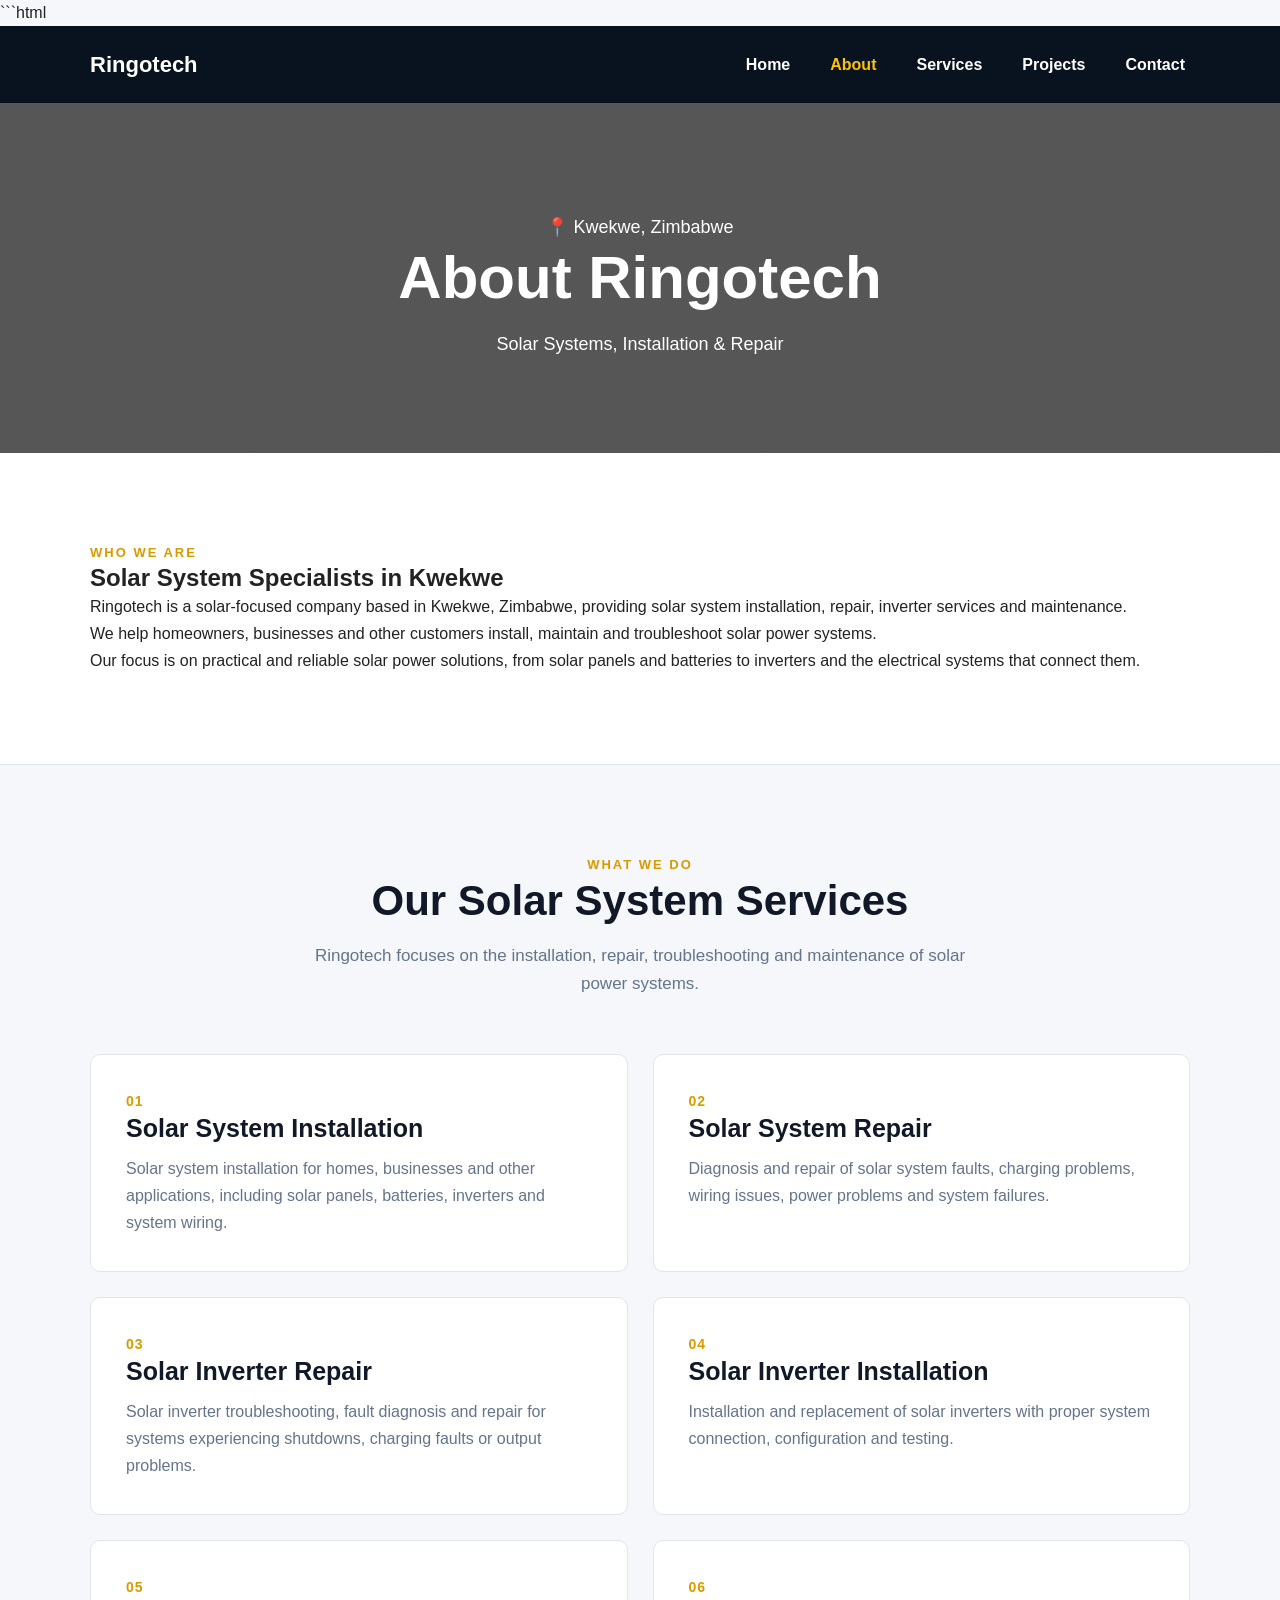
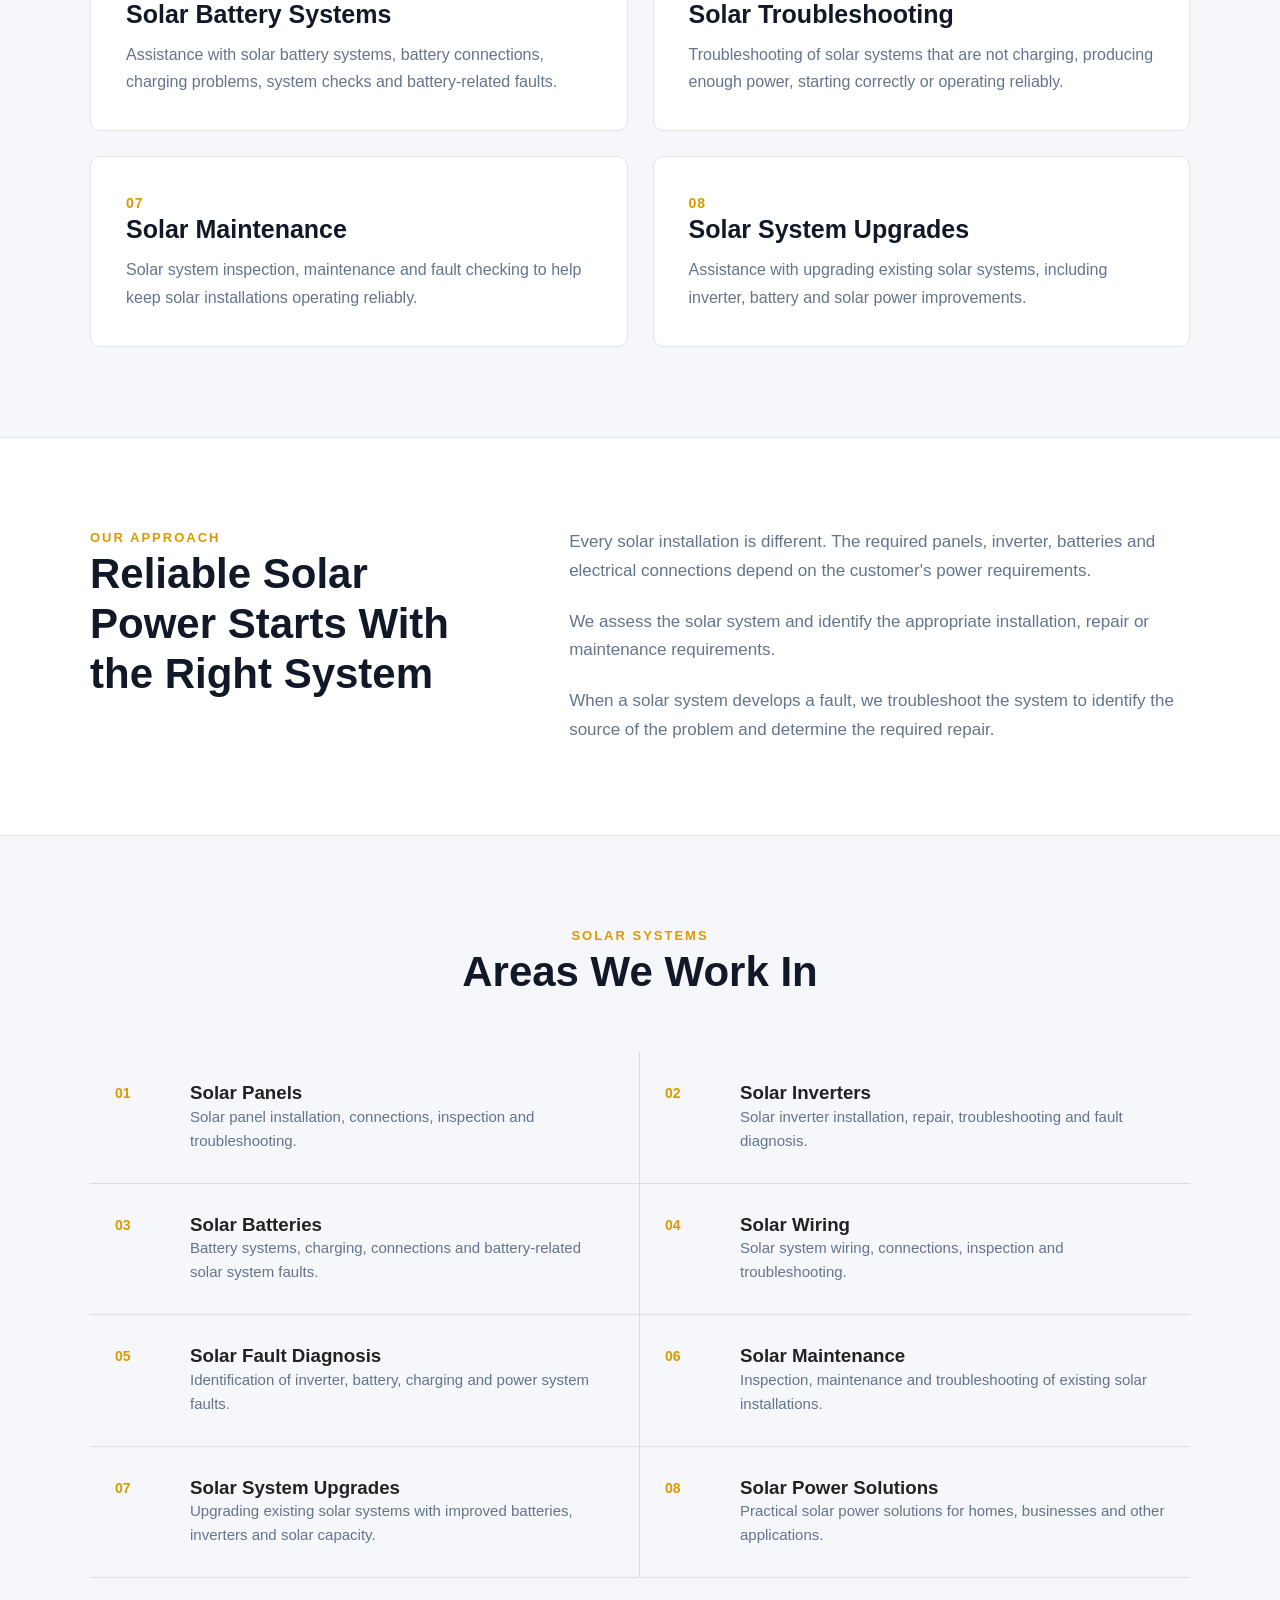
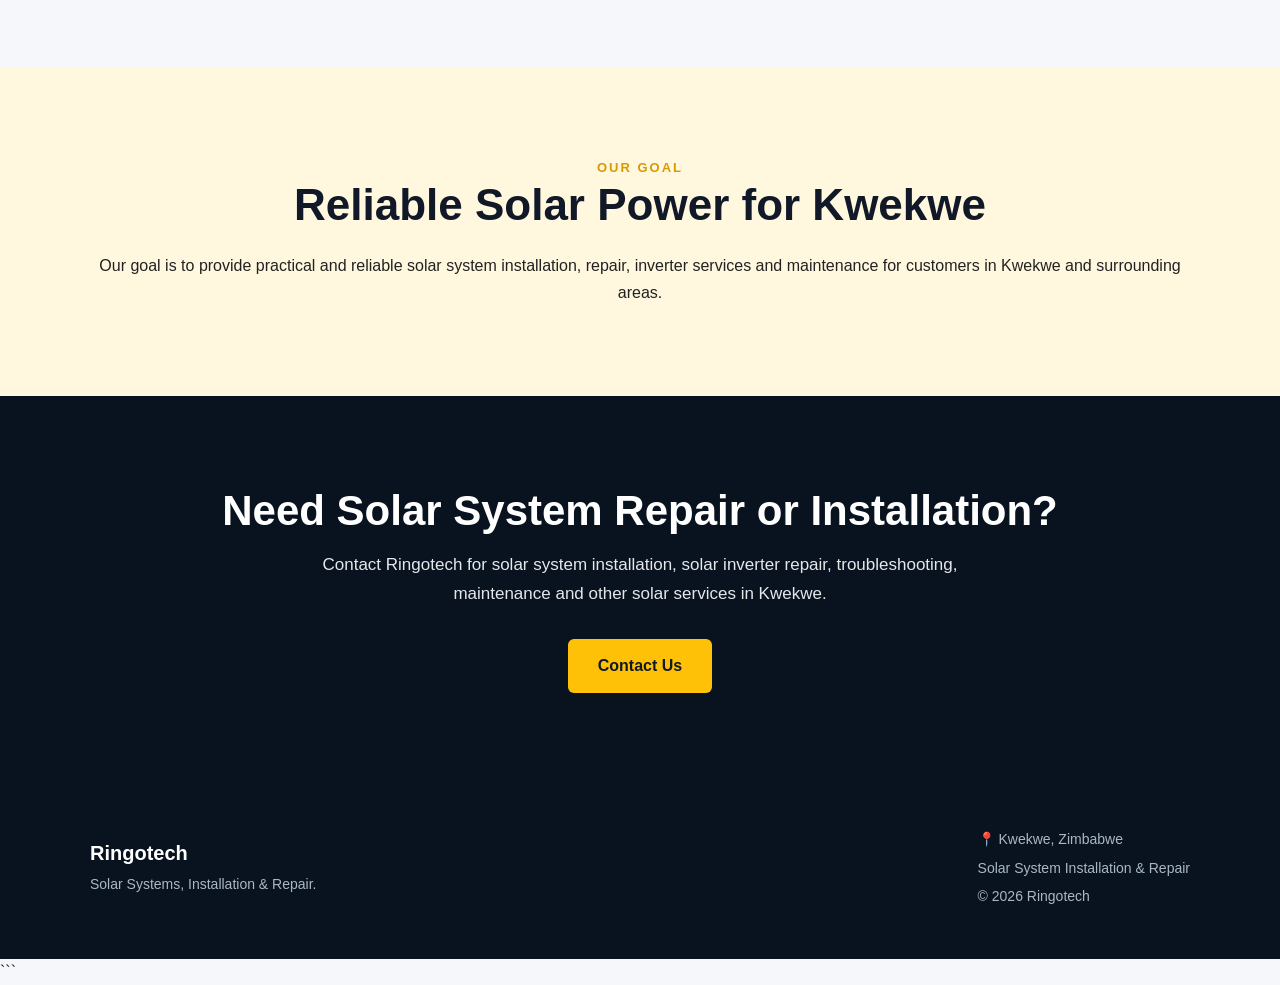
==== about.html @ 7b84df75 "Add files via upload" ====
```html
<!DOCTYPE html>
<html lang="en">

<head>

    <meta charset="UTF-8">

    <meta name="viewport"
          content="width=device-width, initial-scale=1.0">

    <!-- =========================
         SEO
    ========================== -->

    <title>About Ringotech | Solar Kwekwe</title>

    <meta
        name="description"
        content="Ringotech provides solar system installation, repair, inverter repair and maintenance in Kwekwe, Zimbabwe."
    >

    <meta
        name="robots"
        content="index, follow"
    >

    <meta
        name="author"
        content="Ringotech"
    >


    <!-- =========================
         CANONICAL
    ========================== -->

    <link
        rel="canonical"
        href="https://dzvuke.github.io/ringotech.github.io/about.html"
    >


    <!-- =========================
         OPEN GRAPH
    ========================== -->

    <meta
        property="og:type"
        content="website"
    >

    <meta
        property="og:title"
        content="About Ringotech | Solar Kwekwe"
    >

    <meta
        property="og:description"
        content="Ringotech provides solar system installation, repair, inverter repair and maintenance in Kwekwe, Zimbabwe."
    >

    <meta
        property="og:url"
        content="https://dzvuke.github.io/ringotech.github.io/about.html"
    >

    <meta
        property="og:image"
        content="https://dzvuke.github.io/ringotech.github.io/images/logo.png"
    >

    <meta
        property="og:image:alt"
        content="Ringotech Solar System Services in Kwekwe"
    >

    <meta
        property="og:locale"
        content="en_ZW"
    >

    <meta
        property="og:site_name"
        content="Ringotech"
    >


    <!-- =========================
         TWITTER
    ========================== -->

    <meta
        name="twitter:card"
        content="summary_large_image"
    >

    <meta
        name="twitter:title"
        content="About Ringotech | Solar Kwekwe"
    >

    <meta
        name="twitter:description"
        content="Solar system installation, repair, inverter repair and maintenance in Kwekwe, Zimbabwe."
    >

    <meta
        name="twitter:image"
        content="https://dzvuke.github.io/ringotech.github.io/images/logo.png"
    >


    <!-- =========================
         STRUCTURED DATA
    ========================== -->

    <script type="application/ld+json">

    {
        "@context": "https://schema.org",
        "@type": "LocalBusiness",

        "name": "Ringotech",

        "url":
        "https://dzvuke.github.io/ringotech.github.io/",

        "logo":
        "https://dzvuke.github.io/ringotech.github.io/images/logo.png",

        "image":
        "https://dzvuke.github.io/ringotech.github.io/images/logo.png",

        "description":
        "Ringotech provides solar system installation, solar system repair, solar inverter repair, inverter installation and solar maintenance services in Kwekwe, Zimbabwe.",

        "areaServed":
        [
            {
                "@type": "City",
                "name": "Kwekwe"
            },
            {
                "@type": "Country",
                "name": "Zimbabwe"
            }
        ],

        "address":
        {
            "@type": "PostalAddress",
            "addressLocality": "Kwekwe",
            "addressRegion": "Midlands",
            "addressCountry": "ZW"
        },

        "serviceType":
        [
            "Solar System Installation",
            "Solar System Repair",
            "Solar Inverter Repair",
            "Solar Inverter Installation",
            "Solar Battery Systems",
            "Solar System Maintenance",
            "Solar System Troubleshooting",
            "Solar Inverter Fault Diagnosis",
            "Solar System Upgrades"
        ]
    }

    </script>


    <!-- =========================
         FONT
    ========================== -->

    <link rel="preconnect"
          href="https://fonts.googleapis.com">

    <link rel="preconnect"
          href="https://fonts.gstatic.com"
          crossorigin>

    <link
        href="https://fonts.googleapis.com/css2?family=Inter:wght@400;500;600;700;800&display=swap"
        rel="stylesheet"
    >

    <link
        rel="stylesheet"
        href="style.css"
    >

</head>


<body>


    <!-- =========================
         NAVIGATION
    ========================== -->

    <header class="navbar">

        <div class="nav-container">

            <a
                href="index.html"
                class="brand"
            >
                Ringotech
            </a>


            <nav
                class="navigation"
                aria-label="Main navigation"
            >

                <a href="index.html">
                    Home
                </a>

                <a
                    href="about.html"
                    class="active"
                >
                    About
                </a>

                <a href="services.html">
                    Services
                </a>

                <a href="projects.html">
                    Projects
                </a>

                <a href="contact.html">
                    Contact
                </a>

            </nav>

        </div>

    </header>



    <!-- =========================
         ABOUT HERO
    ========================== -->

    <section class="page-hero">

        <div class="page-hero-content">

            <p class="hero-location">
                📍 Kwekwe, Zimbabwe
            </p>

            <h1>
                About Ringotech
            </h1>

            <p>
                Solar Systems, Installation & Repair
            </p>

        </div>

    </section>



    <!-- =========================
         INTRODUCTION
    ========================== -->

    <section class="about-introduction">

        <div class="container about-intro-grid">


            <div class="about-intro-title">

                <span class="section-label">
                    WHO WE ARE
                </span>

                <h2>
                    Solar System Specialists in Kwekwe
                </h2>

            </div>


            <div class="about-intro-text">

                <p>
                    Ringotech is a solar-focused company based
                    in Kwekwe, Zimbabwe, providing solar system
                    installation, repair, inverter services and
                    maintenance.
                </p>

                <p>
                    We help homeowners, businesses and other
                    customers install, maintain and troubleshoot
                    solar power systems.
                </p>

                <p>
                    Our focus is on practical and reliable solar
                    power solutions, from solar panels and
                    batteries to inverters and the electrical
                    systems that connect them.
                </p>

            </div>

        </div>

    </section>



    <!-- =========================
         WHAT WE DO
    ========================== -->

    <section class="about-services">

        <div class="container">


            <div class="about-section-heading">

                <span class="section-label">
                    WHAT WE DO
                </span>

                <h2>
                    Our Solar System Services
                </h2>

                <p>
                    Ringotech focuses on the installation,
                    repair, troubleshooting and maintenance
                    of solar power systems.
                </p>

            </div>



            <div class="about-cards">


                <!-- 01 -->

                <div class="about-card">

                    <span class="about-card-number">
                        01
                    </span>

                    <h3>
                        Solar System Installation
                    </h3>

                    <p>
                        Solar system installation for homes,
                        businesses and other applications,
                        including solar panels, batteries,
                        inverters and system wiring.
                    </p>

                </div>



                <!-- 02 -->

                <div class="about-card">

                    <span class="about-card-number">
                        02
                    </span>

                    <h3>
                        Solar System Repair
                    </h3>

                    <p>
                        Diagnosis and repair of solar system
                        faults, charging problems, wiring
                        issues, power problems and system
                        failures.
                    </p>

                </div>



                <!-- 03 -->

                <div class="about-card">

                    <span class="about-card-number">
                        03
                    </span>

                    <h3>
                        Solar Inverter Repair
                    </h3>

                    <p>
                        Solar inverter troubleshooting,
                        fault diagnosis and repair for
                        systems experiencing shutdowns,
                        charging faults or output problems.
                    </p>

                </div>



                <!-- 04 -->

                <div class="about-card">

                    <span class="about-card-number">
                        04
                    </span>

                    <h3>
                        Solar Inverter Installation
                    </h3>

                    <p>
                        Installation and replacement of solar
                        inverters with proper system connection,
                        configuration and testing.
                    </p>

                </div>



                <!-- 05 -->

                <div class="about-card">

                    <span class="about-card-number">
                        05
                    </span>

                    <h3>
                        Solar Battery Systems
                    </h3>

                    <p>
                        Assistance with solar battery systems,
                        battery connections, charging problems,
                        system checks and battery-related faults.
                    </p>

                </div>



                <!-- 06 -->

                <div class="about-card">

                    <span class="about-card-number">
                        06
                    </span>

                    <h3>
                        Solar Troubleshooting
                    </h3>

                    <p>
                        Troubleshooting of solar systems that
                        are not charging, producing enough power,
                        starting correctly or operating reliably.
                    </p>

                </div>



                <!-- 07 -->

                <div class="about-card">

                    <span class="about-card-number">
                        07
                    </span>

                    <h3>
                        Solar Maintenance
                    </h3>

                    <p>
                        Solar system inspection, maintenance
                        and fault checking to help keep solar
                        installations operating reliably.
                    </p>

                </div>



                <!-- 08 -->

                <div class="about-card">

                    <span class="about-card-number">
                        08
                    </span>

                    <h3>
                        Solar System Upgrades
                    </h3>

                    <p>
                        Assistance with upgrading existing
                        solar systems, including inverter,
                        battery and solar power improvements.
                    </p>

                </div>


            </div>

        </div>

    </section>



    <!-- =========================
         OUR APPROACH
    ========================== -->

    <section class="our-approach">

        <div class="container approach-grid">


            <div class="approach-title">

                <span class="section-label">
                    OUR APPROACH
                </span>

                <h2>
                    Reliable Solar Power Starts With the Right System
                </h2>

            </div>


            <div class="approach-text">

                <p>
                    Every solar installation is different.
                    The required panels, inverter, batteries
                    and electrical connections depend on the
                    customer's power requirements.
                </p>

                <p>
                    We assess the solar system and identify
                    the appropriate installation, repair or
                    maintenance requirements.
                </p>

                <p>
                    When a solar system develops a fault,
                    we troubleshoot the system to identify the
                    source of the problem and determine the
                    required repair.
                </p>

            </div>

        </div>

    </section>



    <!-- =========================
         TECHNICAL AREAS
    ========================== -->

    <section class="technical-areas">

        <div class="container">


            <div class="about-section-heading">

                <span class="section-label">
                    SOLAR SYSTEMS
                </span>

                <h2>
                    Areas We Work In
                </h2>

            </div>


            <div class="technical-list">


                <!-- 01 -->

                <div class="technical-item">

                    <span>
                        01
                    </span>

                    <div>

                        <h3>
                            Solar Panels
                        </h3>

                        <p>
                            Solar panel installation,
                            connections, inspection and
                            troubleshooting.
                        </p>

                    </div>

                </div>



                <!-- 02 -->

                <div class="technical-item">

                    <span>
                        02
                    </span>

                    <div>

                        <h3>
                            Solar Inverters
                        </h3>

                        <p>
                            Solar inverter installation,
                            repair, troubleshooting and
                            fault diagnosis.
                        </p>

                    </div>

                </div>



                <!-- 03 -->

                <div class="technical-item">

                    <span>
                        03
                    </span>

                    <div>

                        <h3>
                            Solar Batteries
                        </h3>

                        <p>
                            Battery systems, charging,
                            connections and battery-related
                            solar system faults.
                        </p>

                    </div>

                </div>



                <!-- 04 -->

                <div class="technical-item">

                    <span>
                        04
                    </span>

                    <div>

                        <h3>
                            Solar Wiring
                        </h3>

                        <p>
                            Solar system wiring, connections,
                            inspection and troubleshooting.
                        </p>

                    </div>

                </div>



                <!-- 05 -->

                <div class="technical-item">

                    <span>
                        05
                    </span>

                    <div>

                        <h3>
                            Solar Fault Diagnosis
                        </h3>

                        <p>
                            Identification of inverter,
                            battery, charging and power
                            system faults.
                        </p>

                    </div>

                </div>



                <!-- 06 -->

                <div class="technical-item">

                    <span>
                        06
                    </span>

                    <div>

                        <h3>
                            Solar Maintenance
                        </h3>

                        <p>
                            Inspection, maintenance and
                            troubleshooting of existing
                            solar installations.
                        </p>

                    </div>

                </div>



                <!-- 07 -->

                <div class="technical-item">

                    <span>
                        07
                    </span>

                    <div>

                        <h3>
                            Solar System Upgrades
                        </h3>

                        <p>
                            Upgrading existing solar systems
                            with improved batteries, inverters
                            and solar capacity.
                        </p>

                    </div>

                </div>



                <!-- 08 -->

                <div class="technical-item">

                    <span>
                        08
                    </span>

                    <div>

                        <h3>
                            Solar Power Solutions
                        </h3>

                        <p>
                            Practical solar power solutions
                            for homes, businesses and other
                            applications.
                        </p>

                    </div>

                </div>


            </div>

        </div>

    </section>



    <!-- =========================
         OUR GOAL
    ========================== -->

    <section class="our-goal">

        <div class="container">

            <span class="section-label">
                OUR GOAL
            </span>

            <h2>
                Reliable Solar Power for Kwekwe
            </h2>

            <p>
                Our goal is to provide practical and reliable
                solar system installation, repair, inverter
                services and maintenance for customers in
                Kwekwe and surrounding areas.
            </p>

        </div>

    </section>



    <!-- =========================
         CALL TO ACTION
    ========================== -->

    <section class="about-cta">

        <div class="container">

            <h2>
                Need Solar System Repair or Installation?
            </h2>

            <p>
                Contact Ringotech for solar system installation,
                solar inverter repair, troubleshooting,
                maintenance and other solar services in Kwekwe.
            </p>

            <a href="contact.html">
                Contact Us
            </a>

        </div>

    </section>



    <!-- =========================
         FOOTER
    ========================== -->

    <footer class="footer">

        <div class="footer-container">


            <div>

                <h3>
                    Ringotech
                </h3>

                <p>
                    Solar Systems, Installation & Repair.
                </p>

            </div>


            <div>

                <p>
                    📍 Kwekwe, Zimbabwe
                </p>

                <p>
                    Solar System Installation & Repair
                </p>

                <p>
                    © 2026 Ringotech
                </p>

            </div>


        </div>

    </footer>


    <script src="script.js"></script>

</body>

</html>
```
---- style.css ----
/* =========================================================
   RINGO SOLAR
   SOLAR SYSTEMS & INVERTER REPAIR
========================================================= */


/* =========================================================
   BASIC SETTINGS
========================================================= */

* {
    margin: 0;
    padding: 0;
    box-sizing: border-box;
}

html {
    scroll-behavior: smooth;
}

body {
    font-family: "Segoe UI", Arial, Helvetica, sans-serif;
    color: #222;
    background: #f5f7fa;
    line-height: 1.6;
}

h1,
h2,
h3 {
    font-family: "Segoe UI", Arial, Helvetica, sans-serif;
    line-height: 1.2;
}

p {
    line-height: 1.7;
}

a {
    transition: 0.3s ease;
}


/* =========================================================
   CONTAINER
========================================================= */

.container {
    width: 90%;
    max-width: 1100px;
    margin: auto;
}


/* =========================================================
   NAVIGATION
========================================================= */

.navbar {
    width: 100%;
    background: #08131f;
    padding: 18px 20px;
}

.nav-container {
    width: 90%;
    max-width: 1100px;
    margin: auto;

    display: flex;
    align-items: center;
    justify-content: space-between;

    gap: 30px;
}

.brand {
    color: white;
    text-decoration: none;

    font-size: 22px;
    font-weight: 700;

    white-space: nowrap;
}

.navigation {
    display: flex;
    gap: 30px;

    flex-wrap: wrap;
    justify-content: center;
}

.navigation a {
    color: white;

    text-decoration: none;

    font-size: 16px;
    font-weight: 600;

    padding: 8px 5px;
}

.navigation a:hover {
    color: #ffc107;
}

.navigation a.active {
    color: #ffc107;
}


/* =========================================================
   HOME
========================================================= */

.home {
    min-height: 100vh;

    display: flex;
    flex-direction: column;

    justify-content: center;
    align-items: center;

    text-align: center;

    padding: 40px 20px;

    background-image:
        linear-gradient(
            rgba(0, 0, 0, 0.58),
            rgba(0, 0, 0, 0.58)
        ),
        url("images/background.jpg");

    background-size: cover;
    background-position: center;
    background-repeat: no-repeat;
}


/* =========================================================
   HOME LOGO
========================================================= */

.home-logo {
    width: 400px;
    max-width: 80%;
    height: auto;

    margin-bottom: 10px;
}


/* =========================================================
   HOME TEXT
========================================================= */

.home h1 {
    color: white;

    font-size: 52px;
    font-weight: 700;

    margin-bottom: 15px;
}

.home h2 {
    color: #ffc107;

    font-size: 30px;
    font-weight: 600;

    margin-bottom: 15px;
}

.home p {
    color: white;

    font-size: 20px;

    max-width: 750px;

    margin-bottom: 35px;
}


/* =========================================================
   PAGE HERO
========================================================= */

.page-hero {
    min-height: 350px;

    display: flex;

    align-items: center;
    justify-content: center;

    text-align: center;

    padding: 40px 20px;

    background:
        linear-gradient(
            rgba(0, 0, 0, 0.65),
            rgba(0, 0, 0, 0.65)
        ),
        url("images/background.jpg");

    background-size: cover;
    background-position: center;
}

.page-hero-content {
    max-width: 800px;
}

.page-hero-content h1 {
    color: white;

    font-size: 60px;
    font-weight: 700;
}

.page-hero-content p {
    color: white;

    font-size: 18px;

    margin-top: 15px;
}


/* =========================================================
   ABOUT HERO
========================================================= */

.about-hero {
    min-height: 430px;

    display: flex;

    align-items: center;
    justify-content: center;

    text-align: center;

    padding: 60px 20px;

    background:
        linear-gradient(
            rgba(0, 0, 0, 0.68),
            rgba(0, 0, 0, 0.68)
        ),
        url("images/background.jpg");

    background-size: cover;
    background-position: center;
}

.about-hero-content {
    max-width: 850px;
}

.about-location {
    color: #ffc107;

    font-size: 20px;
    font-weight: 700;

    margin-bottom: 18px;
}

.about-hero h1 {
    color: white;

    font-size: 58px;
    font-weight: 700;

    margin-bottom: 18px;
}

.about-hero h2 {
    color: #ffc107;

    font-size: 28px;
    font-weight: 600;

    margin-bottom: 20px;
}

.about-hero-content > p:last-child {
    color: #e5e7eb;

    font-size: 18px;

    max-width: 760px;

    margin: auto;
}


/* =========================================================
   ABOUT INTRODUCTION
========================================================= */

.about-introduction {
    background: white;

    padding: 90px 0;

    border-bottom: 1px solid #e1e5ea;
}

.about-grid {
    display: grid;

    grid-template-columns: 0.9fr 1.4fr;

    gap: 80px;

    align-items: start;
}

.about-heading {
    position: relative;
}

.section-label {
    color: #d99a00;

    font-size: 13px;
    font-weight: 700;

    letter-spacing: 2px;

    margin-bottom: 15px;

    text-transform: uppercase;
}

.about-heading h2 {
    color: #111827;

    font-size: 42px;
    font-weight: 700;

    line-height: 1.2;
}

.about-text {
    max-width: 700px;
}

.about-text p {
    color: #64748b;

    font-size: 17px;

    margin-bottom: 22px;
}

.about-text p:last-child {
    margin-bottom: 0;
}


/* =========================================================
   ABOUT SERVICES
========================================================= */

.about-services {
    background: #f5f7fa;

    padding: 90px 0;
}

.about-section-heading {
    text-align: center;

    max-width: 750px;

    margin: 0 auto 55px;
}

.about-section-heading h2 {
    color: #111827;

    font-size: 42px;
    font-weight: 700;

    margin-bottom: 15px;
}

.about-section-heading > p:last-child {
    color: #64748b;

    font-size: 17px;

    max-width: 700px;

    margin: auto;
}


/* =========================================================
   ABOUT CARDS
========================================================= */

.about-cards {
    display: grid;

    grid-template-columns: repeat(2, 1fr);

    gap: 25px;
}

.about-card {
    background: white;

    padding: 35px;

    border: 1px solid #e1e5ea;

    border-radius: 10px;

    position: relative;

    transition: 0.3s ease;
}

.about-card:hover {
    transform: translateY(-5px);

    border-color: #ffc107;

    box-shadow:
        0 12px 30px rgba(0, 0, 0, 0.08);
}

.about-card-number {
    color: #d99a00;

    font-size: 14px;
    font-weight: 700;

    letter-spacing: 1px;

    margin-bottom: 18px;
}

.about-card h3 {
    color: #111827;

    font-size: 25px;
    font-weight: 700;

    margin-bottom: 12px;
}

.about-card p {
    color: #64748b;

    font-size: 16px;

    line-height: 1.7;
}


/* =========================================================
   OUR APPROACH
========================================================= */

.our-approach {
    background: white;

    padding: 90px 0;

    border-top: 1px solid #e1e5ea;
    border-bottom: 1px solid #e1e5ea;
}

.approach-grid {
    display: grid;

    grid-template-columns: 0.9fr 1.4fr;

    gap: 80px;

    align-items: start;
}

.our-approach h2 {
    color: #111827;

    font-size: 42px;
    font-weight: 700;
}

.approach-text {
    max-width: 700px;
}

.approach-text p {
    color: #64748b;

    font-size: 17px;

    margin-bottom: 22px;
}

.approach-text p:last-child {
    margin-bottom: 0;
}


/* =========================================================
   TECHNICAL AREAS
========================================================= */

.technical-areas {
    background: #f5f7fa;

    padding: 90px 0;
}

.technical-list {
    display: grid;

    grid-template-columns: repeat(2, 1fr);

    gap: 0;
}

.technical-list > div {
    display: grid;

    grid-template-columns: 55px 1fr;

    column-gap: 20px;

    padding: 30px 25px;

    border-bottom: 1px solid #d9dee5;
}

.technical-list > div:nth-child(odd) {
    border-right: 1px solid #d9dee5;
}

.technical-list span {
    grid-row: span 2;

    color: #d99a00;

    font-size: 14px;
    font-weight: 700;
}

.technical-list strong {
    color: #111827;

    font-size: 21px;
    font-weight: 700;

    margin-bottom: 6px;
}

.technical-list p {
    color: #64748b;

    font-size: 15px;

    line-height: 1.6;
}


/* =========================================================
   OUR GOAL
========================================================= */

.our-goal {
    text-align: center;

    background: #fff8df;

    padding: 90px 20px;
}

.our-goal h2 {
    color: #111827;

    font-size: 44px;
    font-weight: 700;

    margin-bottom: 20px;
}

.our-goal > p:last-child {
    color: #64748b;

    font-size: 18px;

    max-width: 800px;

    margin: auto;
}


/* =========================================================
   ABOUT CTA
========================================================= */

.about-cta {
    text-align: center;

    background: #08131f;

    color: white;

    padding: 90px 20px;
}

.about-cta h2 {
    color: white;

    font-size: 42px;
    font-weight: 700;

    margin-bottom: 15px;
}

.about-cta p {
    color: #e5e7eb;

    font-size: 17px;

    max-width: 700px;

    margin: 0 auto 30px;
}

.about-cta a {
    display: inline-block;

    background: #ffc107;

    color: #111827;

    text-decoration: none;

    padding: 14px 30px;

    border-radius: 6px;

    font-size: 16px;
    font-weight: 700;
}

.about-cta a:hover {
    background: #ffca2c;

    transform: translateY(-2px);
}


/* =========================================================
   SERVICES PAGE
========================================================= */

.services-page {
    background: #f5f7fa;

    padding: 60px 20px;
}


/* =========================================================
   SERVICE SECTION
========================================================= */

.service-section {
    display: grid;

    grid-template-columns: 80px 1fr;

    gap: 30px;

    padding: 60px 0;

    border-bottom: 1px solid #d9dee5;
}

.service-icon {
    font-size: 40px;

    padding-top: 5px;
}

.service-content {
    max-width: 850px;
}

.service-content h2 {
    color: #111827;

    font-size: 38px;
    font-weight: 700;

    margin-bottom: 15px;
}

.service-content p {
    color: #64748b;

    font-size: 17px;

    line-height: 1.7;

    margin-bottom: 25px;
}


/* =========================================================
   SERVICE BULLETS
========================================================= */

.service-content ul {
    display: block;

    list-style-type: disc;

    padding-left: 30px;

    margin: 0;
}

.service-content li {
    display: list-item;

    list-style-type: disc;

    color: #374151;

    font-size: 16px;

    line-height: 1.6;

    margin-bottom: 10px;

    padding-left: 5px;
}

.service-content li::marker {
    color: #d99a00;

    font-size: 17px;
}


/* =========================================================
   COMPLETE PROJECT
========================================================= */

.complete-project {
    text-align: center;

    padding: 90px 20px;

    background: white;
}

.complete-project h2 {
    color: #111827;

    font-size: 42px;
    font-weight: 700;

    margin-bottom: 15px;
}

.complete-project > p {
    color: #64748b;

    font-size: 17px;

    line-height: 1.7;

    max-width: 700px;

    margin: 0 auto 40px;
}


/* =========================================================
   DEVELOPMENT PROCESS
========================================================= */

.development-process {
    display: grid;

    grid-template-columns: repeat(6, 1fr);

    gap: 20px;

    max-width: 1000px;

    margin: auto;
}

.development-process div {
    display: flex;

    flex-direction: column;

    align-items: center;

    gap: 12px;
}

.development-process strong {
    width: 50px;
    height: 50px;

    display: flex;

    align-items: center;
    justify-content: center;

    border-radius: 50%;

    background: #ffc107;

    color: #111827;

    font-size: 14px;
}

.development-process span {
    color: #374151;

    font-size: 14px;
    font-weight: 700;

    text-align: center;
}


/* =========================================================
   SERVICE CTA
========================================================= */

.service-cta {
    text-align: center;

    padding: 80px 20px;

    background: #08131f;

    color: white;
}

.service-cta h2 {
    font-size: 40px;

    margin-bottom: 15px;
}

.service-cta p {
    font-size: 17px;

    margin-bottom: 30px;
}

.service-cta a {
    display: inline-block;

    background: #ffc107;

    color: #111827;

    text-decoration: none;

    padding: 14px 28px;

    border-radius: 6px;

    font-weight: 700;
}

.service-cta a:hover {
    background: #ffca2c;

    transform: translateY(-2px);
}


/* =========================================================
   PROJECTS PAGE
========================================================= */


/* =========================================================
   PROJECTS HERO
========================================================= */

.projects-hero {
    min-height: 400px;

    display: flex;

    align-items: center;
    justify-content: center;

    text-align: center;

    padding: 60px 20px;

    background:
        linear-gradient(
            rgba(0, 0, 0, 0.68),
            rgba(0, 0, 0, 0.68)
        ),
        url("images/background.jpg");

    background-size: cover;
    background-position: center;
}

.projects-hero-content {
    max-width: 850px;
}

.projects-location {
    color: #ffc107;

    font-size: 20px;
    font-weight: 700;

    margin-bottom: 15px;
}

.projects-hero h1 {
    color: white;

    font-size: 60px;
    font-weight: 700;

    margin-bottom: 20px;
}

.projects-hero p:last-child {
    color: #e5e7eb;

    font-size: 19px;

    max-width: 750px;

    margin: auto;
}


/* =========================================================
   PROJECT INTRODUCTION
========================================================= */

.projects-introduction {
    background: white;

    padding: 80px 20px;

    border-bottom: 1px solid #e1e5ea;
}

.projects-heading {
    text-align: center;

    max-width: 850px;

    margin: auto;
}

.projects-heading .section-label {
    color: #d99a00;
}

.projects-heading h2 {
    color: #111827;

    font-size: 42px;
    font-weight: 700;

    margin-bottom: 18px;
}

.projects-heading p:last-child {
    color: #64748b;

    font-size: 17px;

    line-height: 1.8;
}


/* =========================================================
   PROJECT SECTION
========================================================= */

.project-section {
    background: white;

    padding: 85px 0;

    border-bottom: 1px solid #e1e5ea;
}

.project-section-light {
    background: #f5f7fa;
}


/* =========================================================
   PROJECT CARD
========================================================= */

.project-card {
    max-width: 950px;

    margin: auto;

    display: block;
}


/* =========================================================
   PROJECT CONTENT
========================================================= */

.project-content {
    width: 100%;

    max-width: 950px;

    margin: auto;
}


/* =========================================================
   PROJECT NUMBER
========================================================= */

.project-number {
    color: #d99a00;

    font-size: 13px;

    font-weight: 700;

    letter-spacing: 2px;

    margin-bottom: 10px;

    text-transform: uppercase;
}


/* =========================================================
   PROJECT MAIN HEADING
========================================================= */

.project-content h2 {
    color: #111827;

    font-size: 42px;

    line-height: 1.2;

    font-weight: 700;

    margin-bottom: 25px;
}


/* =========================================================
   PROJECT IMAGE
========================================================= */

.project-image {
    width: 100%;

    margin: 0 0 35px 0;

    position: static;
}

.project-image img {
    display: block;

    width: 100%;

    height: 430px;

    object-fit: cover;

    border-radius: 14px;

    border: 1px solid #e1e5ea;

    box-shadow:
        0 15px 40px rgba(0, 0, 0, 0.12);

    transition: 0.3s ease;
}

.project-image img:hover {
    transform: scale(1.01);

    box-shadow:
        0 20px 50px rgba(0, 0, 0, 0.16);
}


/* =========================================================
   PROJECT DESCRIPTION
========================================================= */

.project-description {
    color: #64748b;

    font-size: 17px;

    line-height: 1.8;

    margin-bottom: 30px;
}


/* =========================================================
   PROJECT SUB HEADINGS
========================================================= */

.project-content h3 {
    color: #d99a00;

    font-size: 23px;

    font-weight: 700;

    margin-top: 30px;

    margin-bottom: 14px;
}


/* =========================================================
   PROJECT LIST
========================================================= */

.project-content ul {
    padding-left: 28px;

    margin-bottom: 15px;
}

.project-content li {
    color: #374151;

    font-size: 16px;

    line-height: 1.7;

    margin-bottom: 8px;
}

.project-content li::marker {
    color: #d99a00;
}


/* =========================================================
   PROJECT HIGHLIGHT
========================================================= */

.project-highlight {
    display: flex;

    flex-direction: column;

    gap: 5px;

    margin-top: 30px;

    padding: 20px 22px;

    background: #fff8df;

    border-left: 4px solid #ffc107;

    border-radius: 6px;
}

.project-highlight strong {
    color: #b07800;

    font-size: 17px;
}

.project-highlight span {
    color: #64748b;

    font-size: 15px;
}


/* =========================================================
   CONTACT PAGE
========================================================= */

.contact-page {
    background: #f5f7fa;

    padding: 70px 20px 90px;
}


/* =========================================================
   CONTACT HERO
========================================================= */

.contact-hero {
    min-height: 350px;

    display: flex;

    align-items: center;
    justify-content: center;

    text-align: center;

    padding: 50px 20px;

    background:
        linear-gradient(
            rgba(0, 0, 0, 0.68),
            rgba(0, 0, 0, 0.68)
        ),
        url("images/background.jpg");

    background-size: cover;
    background-position: center;
}

.contact-hero-content {
    max-width: 800px;
}

.contact-hero-content h1 {
    color: white;

    font-size: 60px;
    font-weight: 700;

    margin-bottom: 18px;
}

.contact-hero-content p {
    color: #e5e7eb;

    font-size: 18px;

    max-width: 700px;

    margin: auto;
}


/* =========================================================
   CONTACT INTRODUCTION
========================================================= */

.contact-introduction {
    background: white;

    padding: 80px 0;

    border-bottom: 1px solid #e1e5ea;
}

.contact-heading {
    text-align: center;

    max-width: 750px;

    margin: 0 auto 50px;
}

.contact-heading h2 {
    color: #111827;

    font-size: 42px;
    font-weight: 700;

    margin-bottom: 15px;
}

.contact-heading p {
    color: #64748b;

    font-size: 17px;

    max-width: 700px;

    margin: auto;
}


/* =========================================================
   CONTACT GRID
========================================================= */

.contact-grid {
    display: grid;

    grid-template-columns: repeat(2, 1fr);

    gap: 25px;

    max-width: 950px;

    margin: auto;
}


/* =========================================================
   CONTACT CARD
========================================================= */

.contact-card {
    background: #f8fafc;

    border: 1px solid #e1e5ea;

    border-radius: 10px;

    padding: 35px;

    transition: 0.3s ease;
}

.contact-card:hover {
    transform: translateY(-5px);

    border-color: #ffc107;

    box-shadow:
        0 12px 30px rgba(0, 0, 0, 0.08);
}


/* =========================================================
   CONTACT ICON
========================================================= */

.contact-icon {
    width: 55px;
    height: 55px;

    display: flex;

    align-items: center;
    justify-content: center;

    background: #fff8df;

    color: #d99a00;

    border-radius: 50%;

    font-size: 25px;

    margin-bottom: 20px;
}


/* =========================================================
   CONTACT CARD TEXT
========================================================= */

.contact-card h3 {
    color: #111827;

    font-size: 24px;
    font-weight: 700;

    margin-bottom: 10px;
}

.contact-card p {
    color: #64748b;

    font-size: 16px;

    line-height: 1.7;

    margin-bottom: 8px;
}


/* =========================================================
   CONTACT LINKS
========================================================= */

.contact-card a {
    display: inline-block;

    color: #d99a00;

    text-decoration: none;

    font-size: 17px;
    font-weight: 700;

    margin-top: 5px;
}

.contact-card a:hover {
    color: #a87300;

    transform: translateX(3px);
}


/* =========================================================
   CALL BUTTON
========================================================= */

.contact-call {
    display: inline-block;

    background: #ffc107;

    color: #111827 !important;

    text-decoration: none;

    padding: 12px 22px;

    border-radius: 6px;

    margin-top: 10px;

    font-size: 15px !important;
    font-weight: 700;
}

.contact-call:hover {
    background: #ffca2c;

    transform: translateY(-2px);
}


/* =========================================================
   WHATSAPP BUTTON
========================================================= */

.contact-whatsapp {
    display: inline-block;

    background: #25d366;

    color: white !important;

    text-decoration: none;

    padding: 12px 22px;

    border-radius: 6px;

    margin-top: 10px;

    font-size: 15px !important;
    font-weight: 700;
}

.contact-whatsapp:hover {
    background: #1ebe5d;

    transform: translateY(-2px);
}


/* =========================================================
   CONTACT CTA
========================================================= */

.contact-cta {
    text-align: center;

    background: #08131f;

    color: white;

    padding: 80px 20px;
}

.contact-cta h2 {
    color: white;

    font-size: 42px;
    font-weight: 700;

    margin-bottom: 15px;
}

.contact-cta p {
    color: #e5e7eb;

    font-size: 17px;

    max-width: 700px;

    margin: 0 auto 30px;
}

.contact-cta a {
    display: inline-block;

    background: #ffc107;

    color: #111827;

    text-decoration: none;

    padding: 14px 30px;

    border-radius: 6px;

    font-size: 16px;
    font-weight: 700;
}

.contact-cta a:hover {
    background: #ffca2c;

    transform: translateY(-2px);
}


/* =========================================================
   FOOTER
========================================================= */

.footer {
    background: #08131f;

    color: white;

    padding: 45px 20px;
}

.footer-container {
    width: 90%;

    max-width: 1100px;

    margin: auto;

    display: flex;

    justify-content: space-between;

    align-items: center;

    gap: 30px;
}

.footer h3 {
    font-size: 20px;

    margin-bottom: 8px;
}

.footer p {
    color: #aab7c4;

    font-size: 14px;

    margin-bottom: 5px;
}


/* =========================================================
   MOBILE
========================================================= */

@media (max-width: 700px) {

    /* =====================================================
       NAVIGATION
    ===================================================== */

    .nav-container {
        flex-direction: column;

        gap: 15px;
    }

    .navigation {
        gap: 12px;
    }

    .navigation a {
        font-size: 15px;
    }


    /* =====================================================
       HOME
    ===================================================== */

    .home-logo {
        width: 180px;
    }

    .home h1 {
        font-size: 36px;
    }

    .home h2 {
        font-size: 23px;
    }

    .home p {
        font-size: 17px;
    }


    /* =====================================================
       PAGE HERO
    ===================================================== */

    .page-hero {
        min-height: 280px;
    }

    .page-hero-content h1 {
        font-size: 42px;
    }

    .page-hero-content p {
        font-size: 16px;
    }


    /* =====================================================
       ABOUT HERO
    ===================================================== */

    .about-hero {
        min-height: 400px;

        padding: 50px 20px;
    }

    .about-hero h1 {
        font-size: 40px;
    }

    .about-hero h2 {
        font-size: 23px;
    }

    .about-hero-content > p:last-child {
        font-size: 16px;
    }


    /* =====================================================
       ABOUT INTRODUCTION
    ===================================================== */

    .about-introduction {
        padding: 60px 0;
    }

    .about-grid {
        grid-template-columns: 1fr;

        gap: 35px;
    }

    .about-heading h2 {
        font-size: 32px;
    }

    .about-text p {
        font-size: 16px;
    }


    /* =====================================================
       ABOUT SERVICES
    ===================================================== */

    .about-services {
        padding: 65px 0;
    }

    .about-section-heading h2 {
        font-size: 32px;
    }

    .about-section-heading > p:last-child {
        font-size: 16px;
    }


    /* =====================================================
       ABOUT CARDS
    ===================================================== */

    .about-cards {
        grid-template-columns: 1fr;

        gap: 18px;
    }

    .about-card {
        padding: 28px;
    }

    .about-card h3 {
        font-size: 23px;
    }

    .about-card p {
        font-size: 15px;
    }


    /* =====================================================
       APPROACH
    ===================================================== */

    .our-approach {
        padding: 65px 0;
    }

    .approach-grid {
        grid-template-columns: 1fr;

        gap: 35px;
    }

    .our-approach h2 {
        font-size: 32px;
    }

    .approach-text p {
        font-size: 16px;
    }


    /* =====================================================
       TECHNICAL AREAS
    ===================================================== */

    .technical-areas {
        padding: 65px 0;
    }

    .technical-list {
        grid-template-columns: 1fr;
    }

    .technical-list > div {
        border-right: none !important;

        grid-template-columns: 45px 1fr;

        padding: 25px 10px;
    }

    .technical-list strong {
        font-size: 19px;
    }

    .technical-list p {
        font-size: 15px;
    }


    /* =====================================================
       GOAL
    ===================================================== */

    .our-goal {
        padding: 65px 20px;
    }

    .our-goal h2 {
        font-size: 32px;
    }

    .our-goal > p:last-child {
        font-size: 16px;
    }


    /* =====================================================
       ABOUT CTA
    ===================================================== */

    .about-cta {
        padding: 65px 20px;
    }

    .about-cta h2 {
        font-size: 32px;
    }

    .about-cta p {
        font-size: 16px;
    }


    /* =====================================================
       SERVICES
    ===================================================== */

    .services-page {
        padding: 40px 15px;
    }

    .service-section {
        grid-template-columns: 1fr;

        gap: 10px;

        padding: 45px 0;
    }

    .service-icon {
        font-size: 32px;
    }

    .service-content h2 {
        font-size: 30px;
    }

    .service-content p {
        font-size: 15px;
    }

    .service-content ul {
        padding-left: 25px;
    }

    .service-content li {
        font-size: 15px;

        margin-bottom: 8px;
    }


    /* =====================================================
       DEVELOPMENT
    ===================================================== */

    .development-process {
        grid-template-columns: repeat(2, 1fr);

        gap: 30px;
    }

    .complete-project h2 {
        font-size: 32px;
    }


    /* =====================================================
       SERVICE CTA
    ===================================================== */

    .service-cta h2 {
        font-size: 32px;
    }


    /* =====================================================
       PROJECTS
    ===================================================== */

    .projects-hero {
        min-height: 320px;

        padding: 50px 20px;
    }

    .projects-location {
        font-size: 17px;
    }

    .projects-hero h1 {
        font-size: 42px;
    }

    .projects-hero p:last-child {
        font-size: 16px;
    }


    /* =====================================================
       PROJECT INTRODUCTION
    ===================================================== */

    .projects-introduction {
        padding: 60px 20px;
    }

    .projects-heading h2 {
        font-size: 32px;
    }

    .projects-heading p:last-child {
        font-size: 16px;
    }


    /* =====================================================
       PROJECT SECTIONS
    ===================================================== */

    .project-section {
        padding: 60px 0;
    }

    .project-card {
        display: block;
    }

    .project-content {
        width: 100%;
    }


    /* =====================================================
       PROJECT IMAGE
    ===================================================== */

    .project-image {
        margin-bottom: 28px;
    }

    .project-image img {
        width: 100%;

        height: 280px;

        border-radius: 10px;
    }


    /* =====================================================
       PROJECT HEADINGS
    ===================================================== */

    .project-number {
        font-size: 12px;

        margin-bottom: 8px;
    }

    .project-content h2 {
        font-size: 31px;

        margin-bottom: 22px;
    }

    .project-content h3 {
        font-size: 20px;

        margin-top: 26px;
    }


    /* =====================================================
       PROJECT DESCRIPTION
    ===================================================== */

    .project-description {
        font-size: 16px;

        line-height: 1.75;
    }


    /* =====================================================
       PROJECT LIST
    ===================================================== */

    .project-content ul {
        padding-left: 24px;
    }

    .project-content li {
        font-size: 15px;

        line-height: 1.65;

        margin-bottom: 7px;
    }


    /* =====================================================
       PROJECT HIGHLIGHT
    ===================================================== */

    .project-highlight {
        padding: 18px;

        margin-top: 25px;
    }

    .project-highlight strong {
        font-size: 16px;
    }

    .project-highlight span {
        font-size: 14px;
    }


    /* =====================================================
       CONTACT
    ===================================================== */

    .contact-page {
        padding: 50px 15px 65px;
    }

    .contact-hero {
        min-height: 280px;

        padding: 45px 20px;
    }

    .contact-hero-content h1 {
        font-size: 42px;
    }

    .contact-hero-content p {
        font-size: 16px;
    }

    .contact-introduction {
        padding: 60px 0;
    }

    .contact-heading {
        margin-bottom: 35px;
    }

    .contact-heading h2 {
        font-size: 32px;
    }

    .contact-heading p {
        font-size: 16px;
    }

    .contact-grid {
        grid-template-columns: 1fr;

        gap: 18px;
    }

    .contact-card {
        padding: 28px;
    }

    .contact-card h3 {
        font-size: 22px;
    }

    .contact-card p {
        font-size: 15px;
    }

    .contact-cta {
        padding: 65px 20px;
    }

    .contact-cta h2 {
        font-size: 32px;
    }

    .contact-cta p {
        font-size: 16px;
    }


    /* =====================================================
       FOOTER
    ===================================================== */

    .footer-container {
        flex-direction: column;

        text-align: center;
    }
}
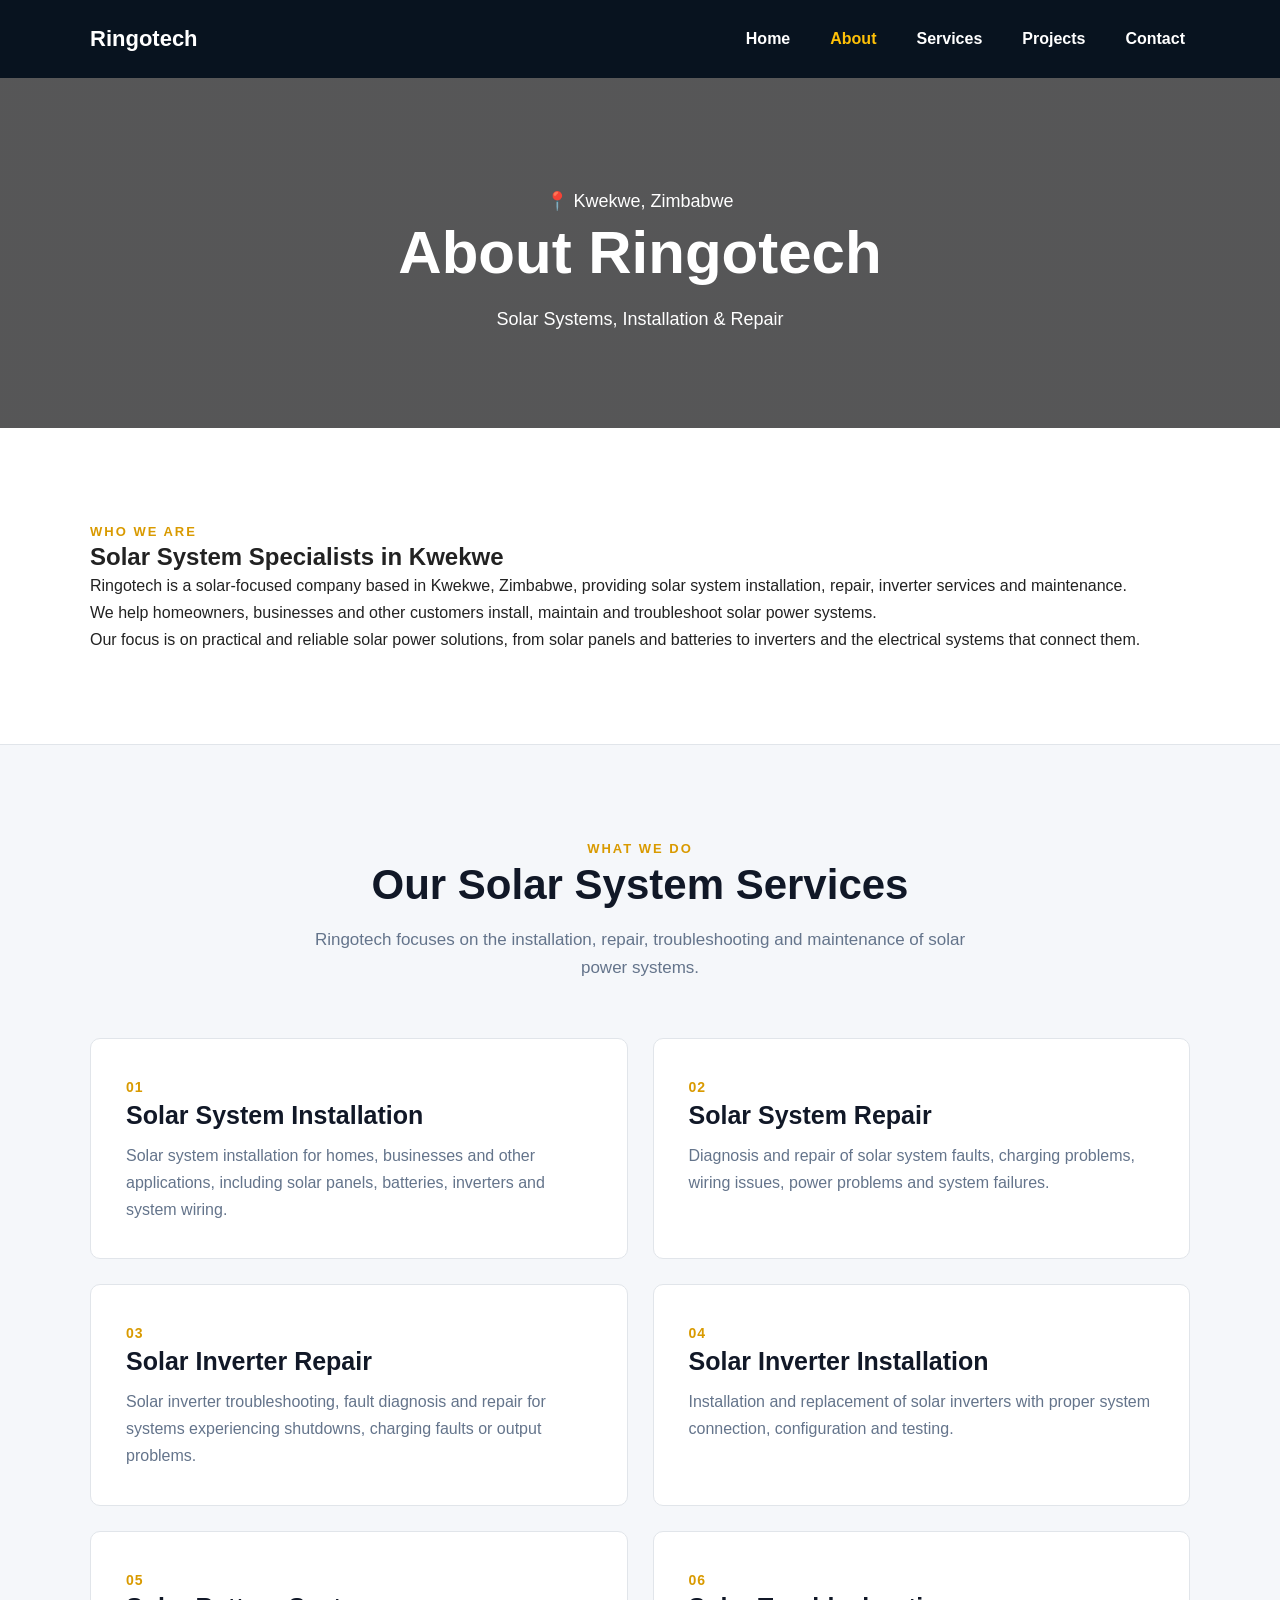
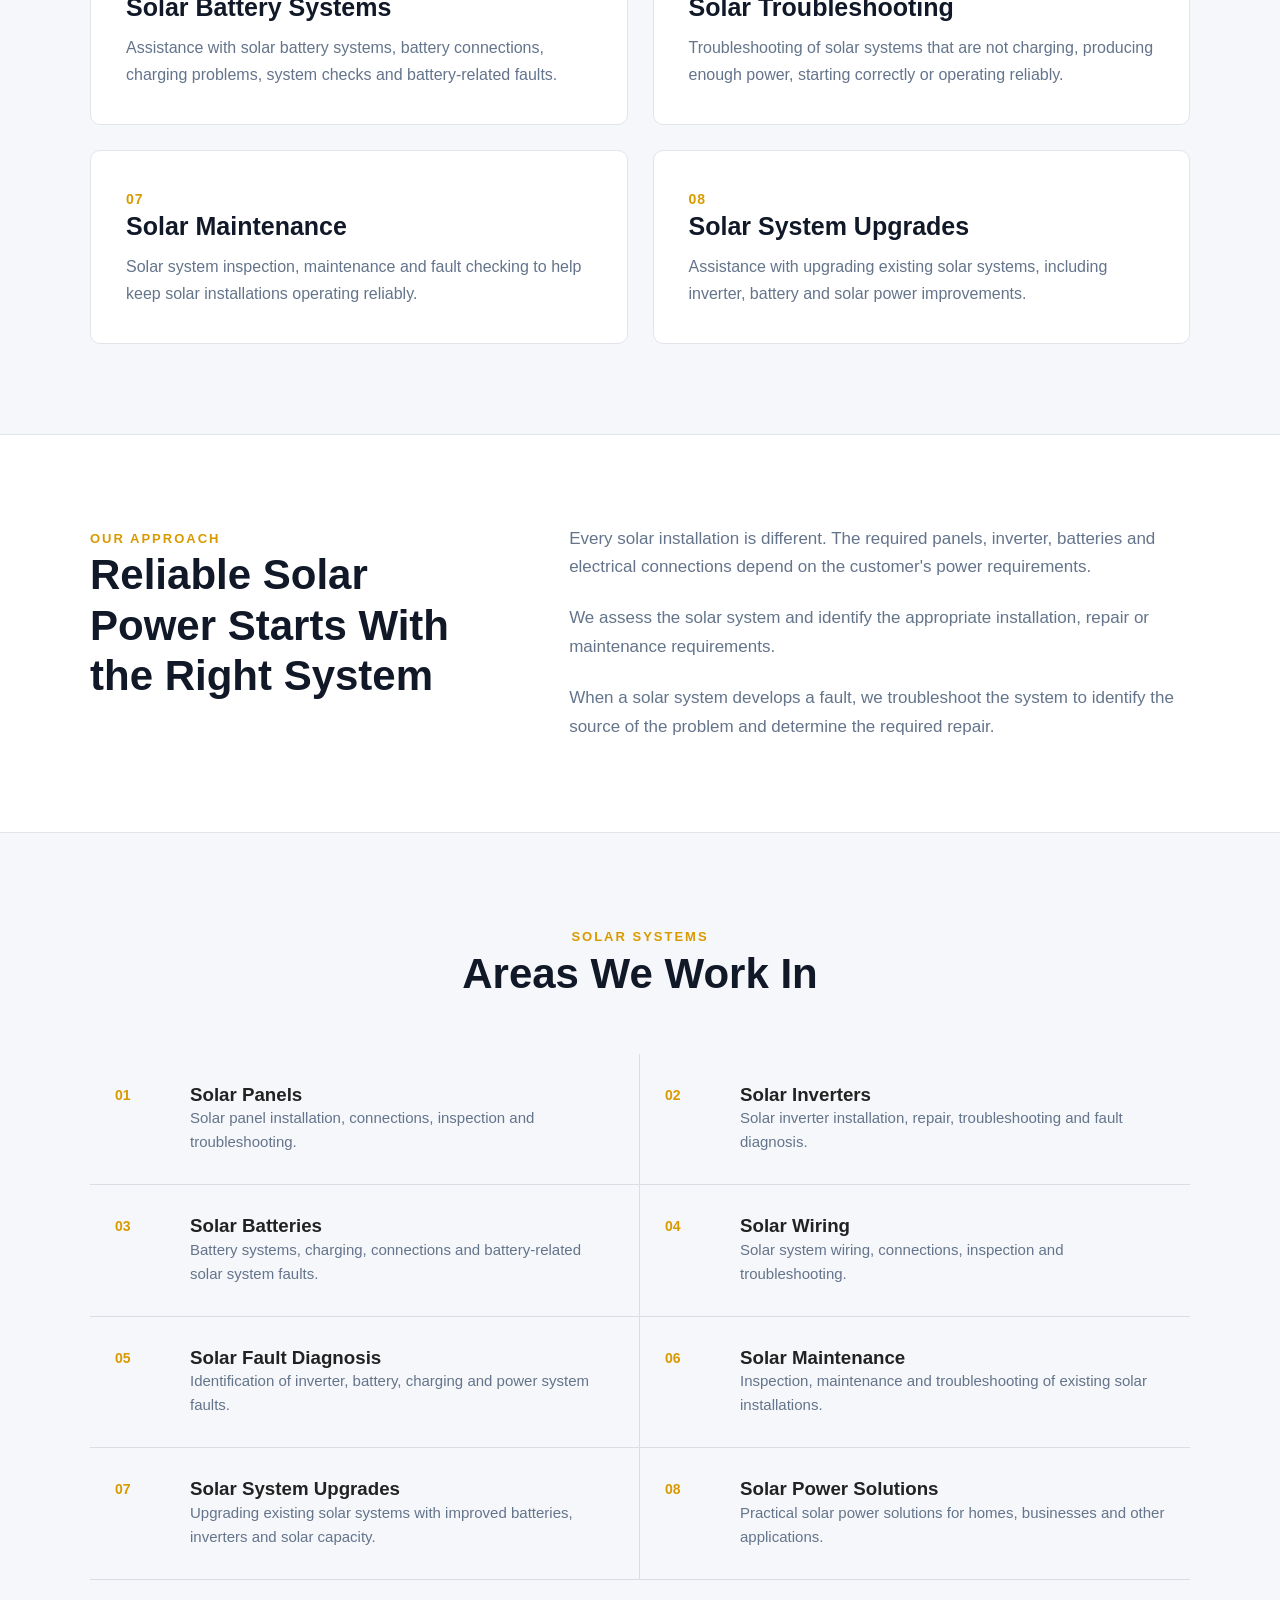
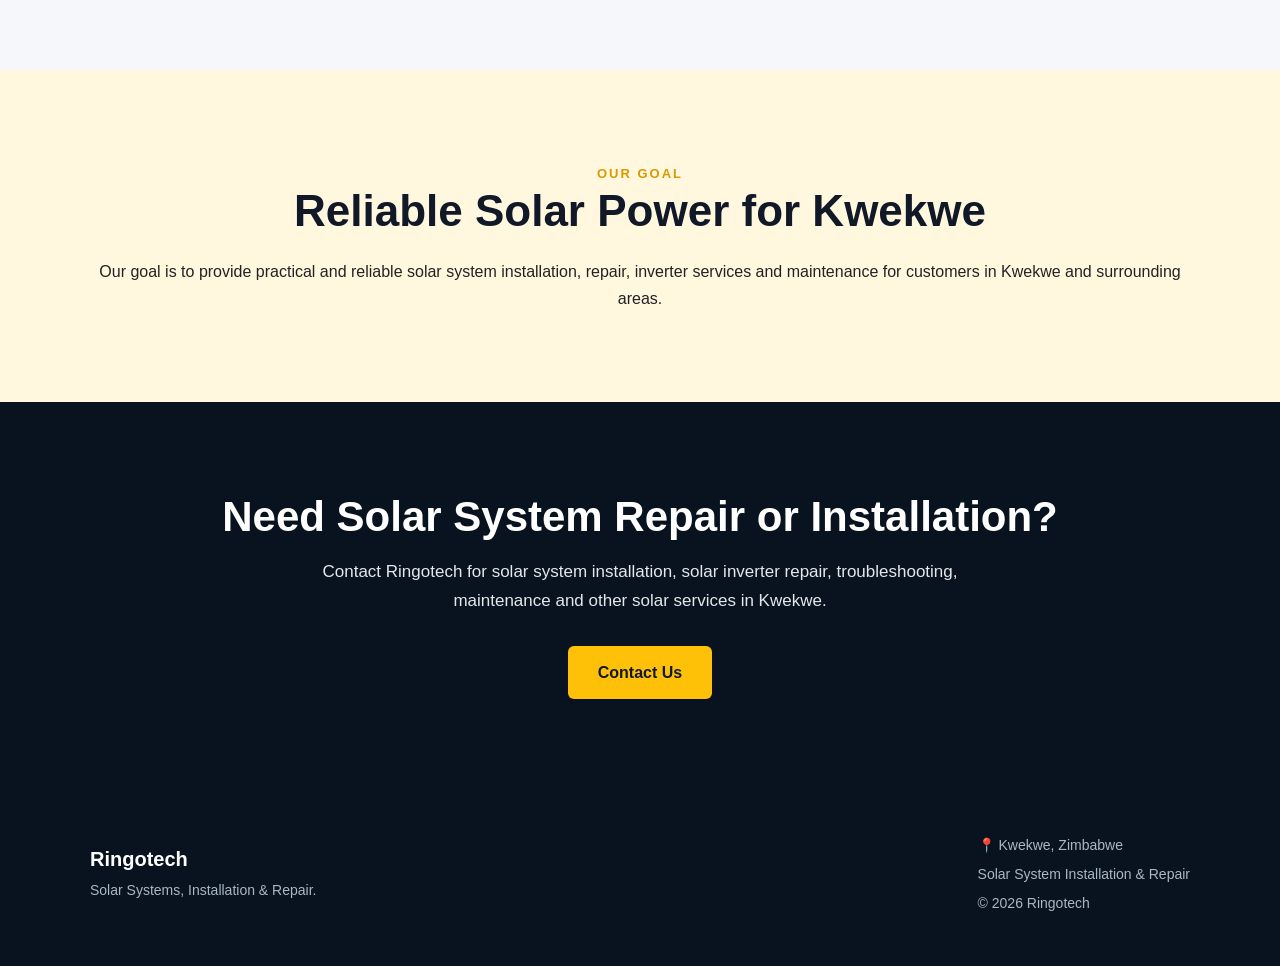
==== commit 3a35dd9c: "Update about.html" ====
--- a/about.html
+++ b/about.html
@@ -1,4 +1,4 @@
-```html
+
 <!DOCTYPE html>
 <html lang="en">
 
@@ -37,7 +37,7 @@
 
     <link
         rel="canonical"
-        href="https://dzvuke.github.io/ringotech.github.io/about.html"
+        href="https://dzvuke.github.io/ringotech/about.html"
     >
 
 
@@ -62,12 +62,12 @@
 
     <meta
         property="og:url"
-        content="https://dzvuke.github.io/ringotech.github.io/about.html"
+        content="https://dzvuke.github.io/ringotech/about.html"
     >
 
     <meta
         property="og:image"
-        content="https://dzvuke.github.io/ringotech.github.io/images/logo.png"
+        content="https://dzvuke.github.io/ringotech/images/logo.png"
     >
 
     <meta
@@ -107,7 +107,7 @@
 
     <meta
         name="twitter:image"
-        content="https://dzvuke.github.io/ringotech.github.io/images/logo.png"
+        content="https://dzvuke.github.io/ringotech/images/logo.png"
     >
 
 
@@ -124,13 +124,13 @@
         "name": "Ringotech",
 
         "url":
-        "https://dzvuke.github.io/ringotech.github.io/",
+        "https://dzvuke.github.io/ringotech/",
 
         "logo":
-        "https://dzvuke.github.io/ringotech.github.io/images/logo.png",
+        "https://dzvuke.github.io/ringotech/images/logo.png",
 
         "image":
-        "https://dzvuke.github.io/ringotech.github.io/images/logo.png",
+        "https://dzvuke.github.io/ringotech/images/logo.png",
 
         "description":
         "Ringotech provides solar system installation, solar system repair, solar inverter repair, inverter installation and solar maintenance services in Kwekwe, Zimbabwe.",
@@ -944,4 +944,4 @@
 </body>
 
 </html>
-```
+
